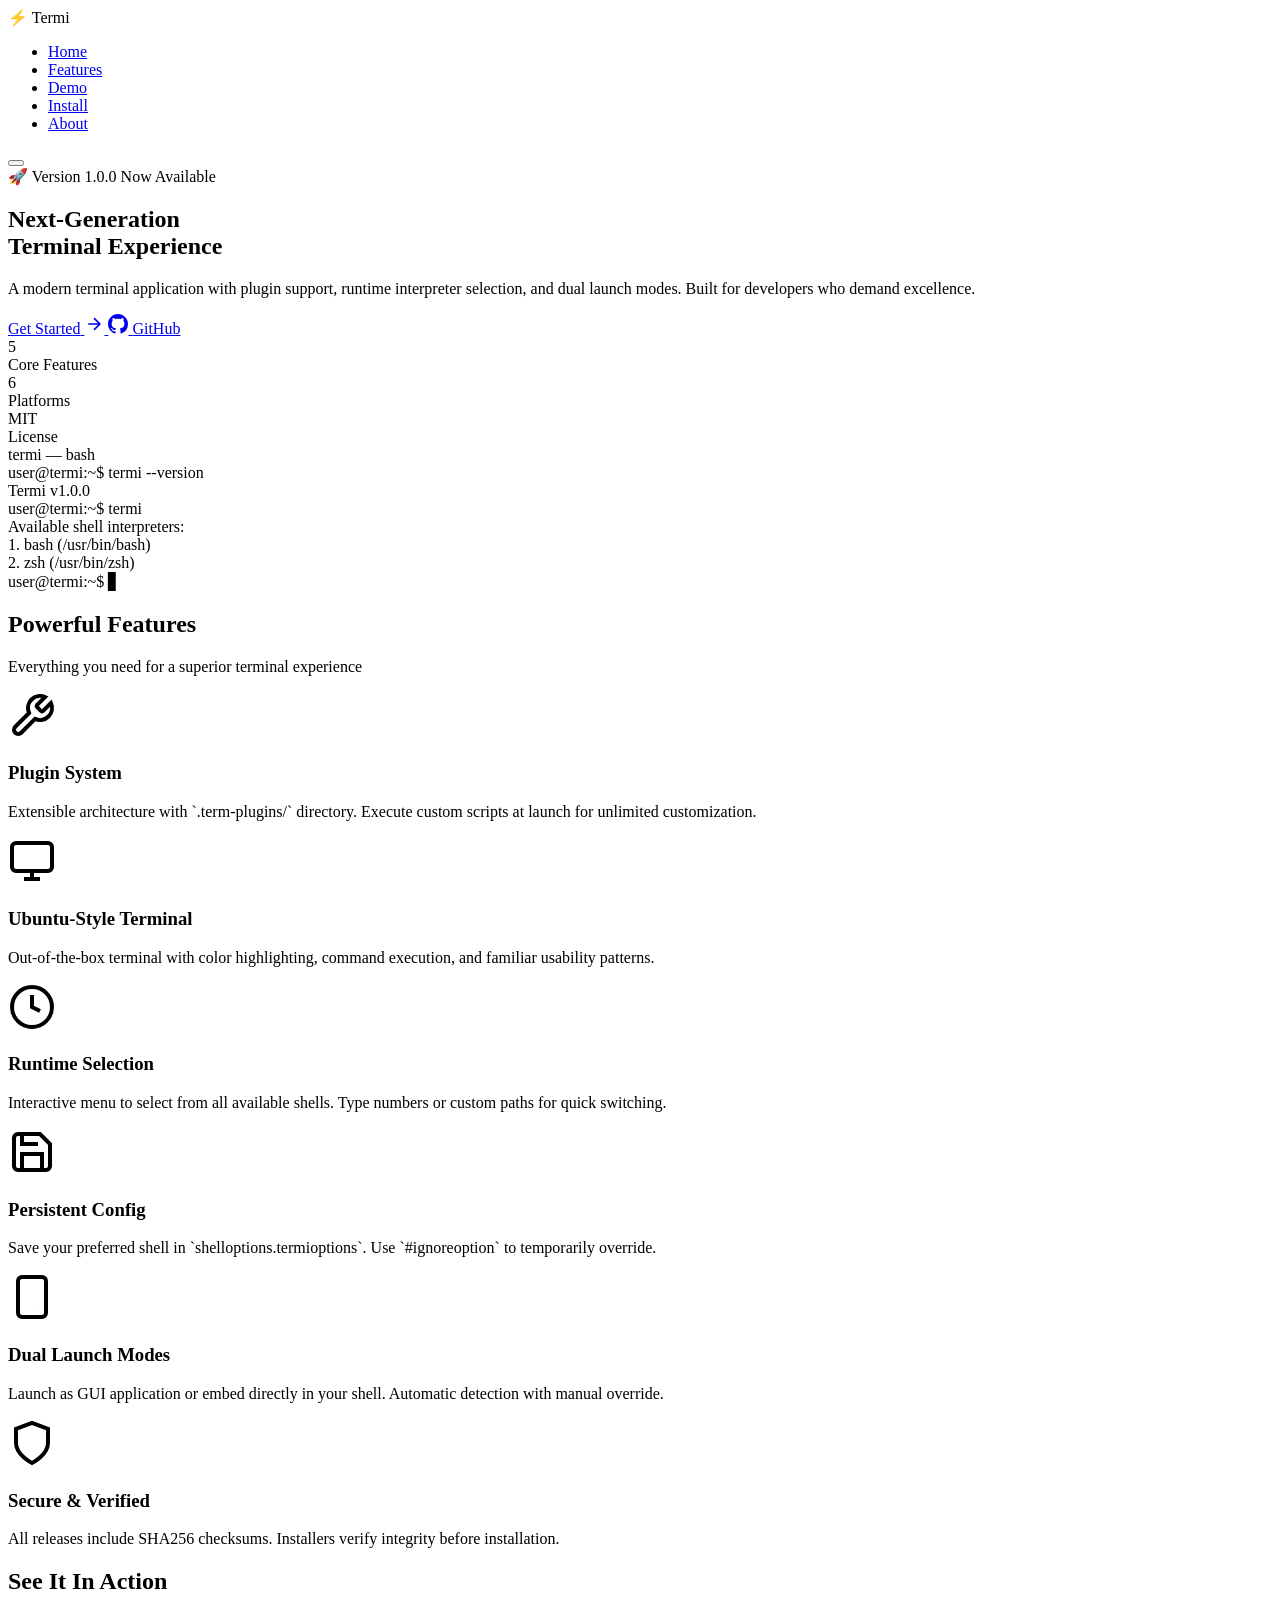
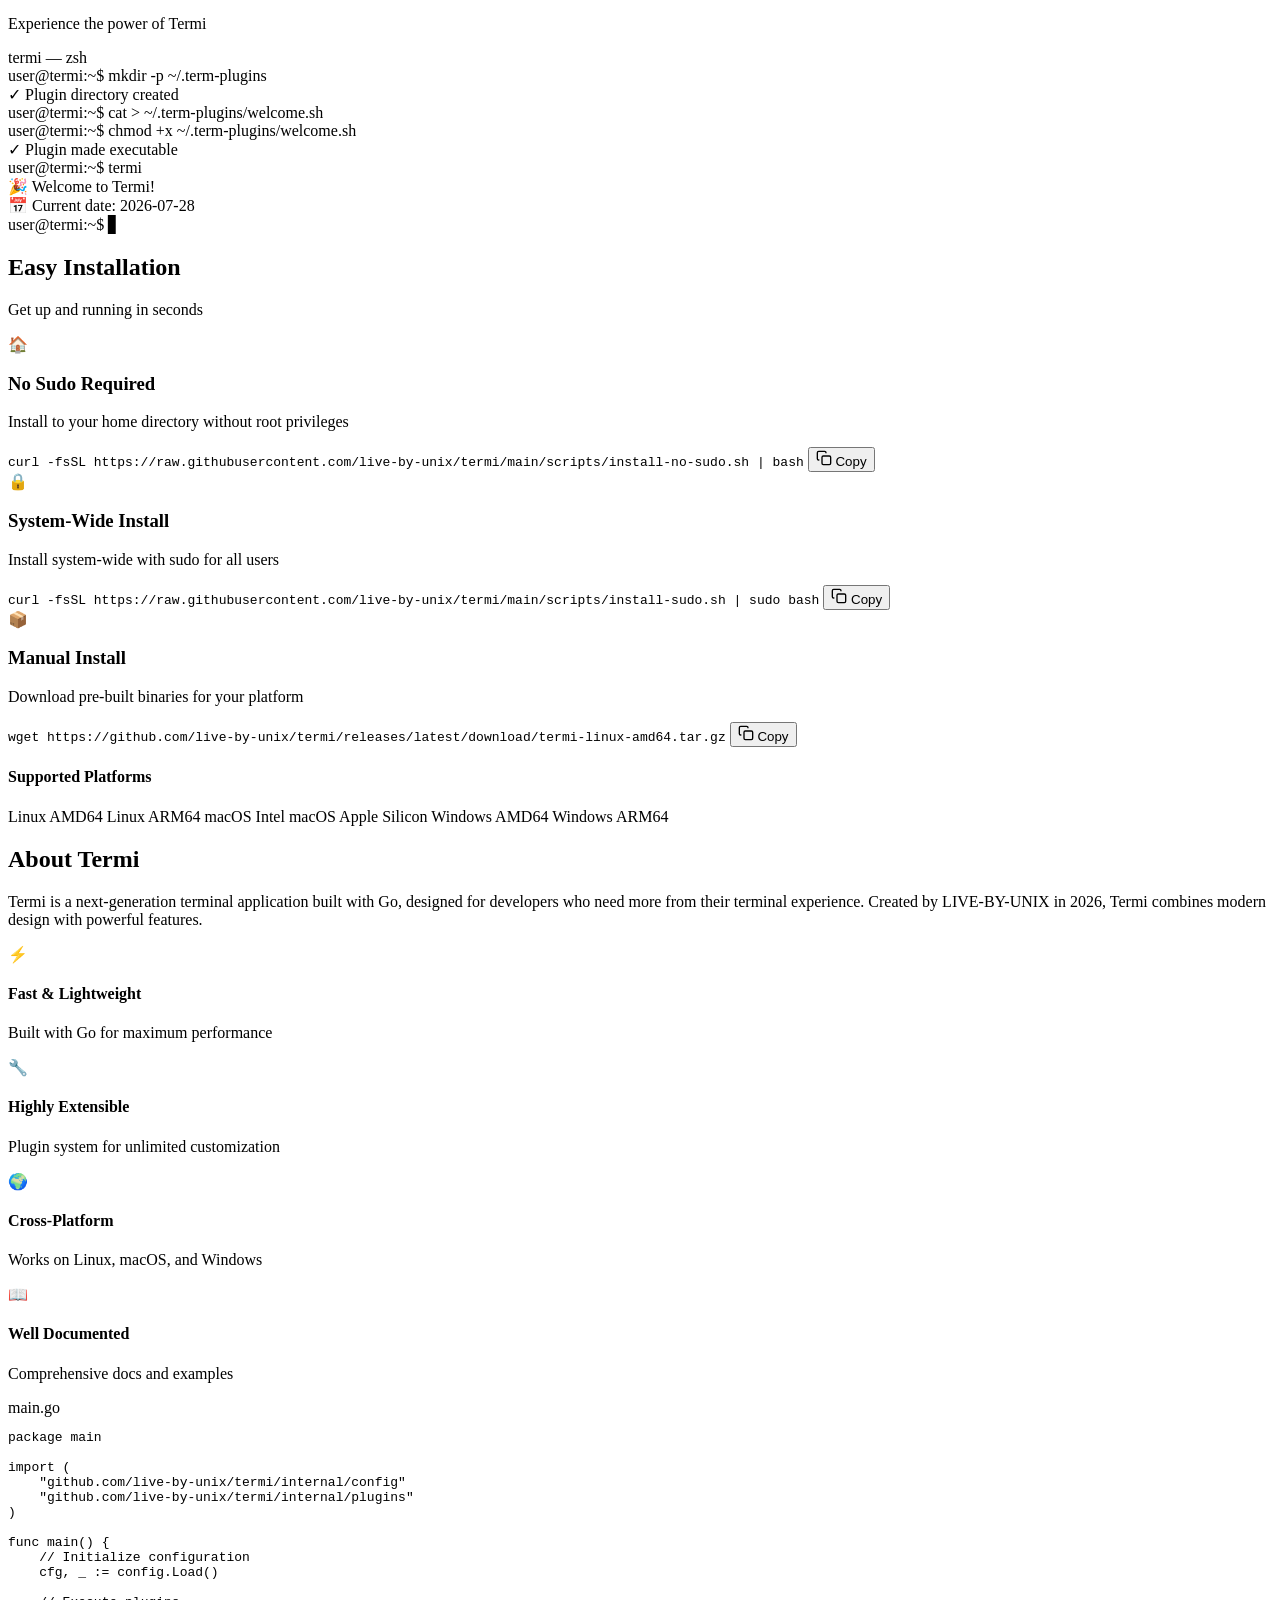
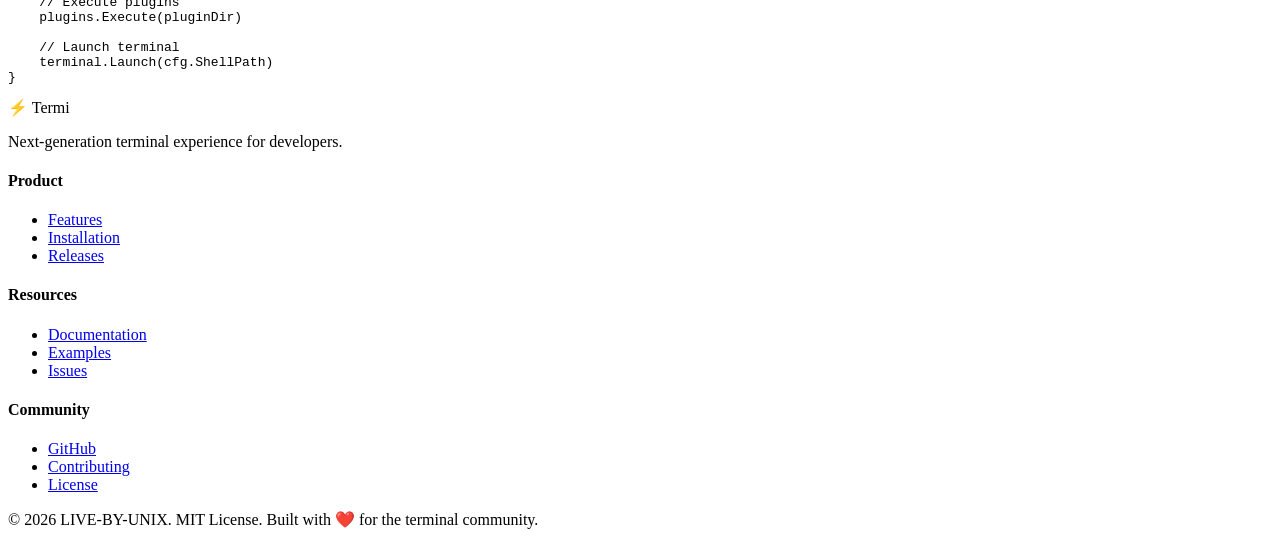
==== index.html @ 29ac15f5 "Update and rename demo-website/index.html to index.html" ====
<!DOCTYPE html>
<html lang="en">
<head>
    <meta charset="UTF-8">
    <meta name="viewport" content="width=device-width, initial-scale=1.0">
    <title>Termi - Next-Generation Terminal</title>
    <link rel="stylesheet" href="demo/styles.css">
    <link rel="preconnect" href="https://fonts.googleapis.com">
    <link rel="preconnect" href="https://fonts.gstatic.com" crossorigin>
    <link href="https://fonts.googleapis.com/css2?family=Inter:wght@300;400;500;600;700;800&family=JetBrains+Mono:wght@400;500&display=swap" rel="stylesheet">
</head>
<body>
    <nav class="navbar">
        <div class="nav-container">
            <div class="logo">
                <span class="logo-icon">⚡</span>
                <span class="logo-text">Termi</span>
            </div>
            <ul class="nav-menu">
                <li><a href="#home">Home</a></li>
                <li><a href="#features">Features</a></li>
                <li><a href="#demo">Demo</a></li>
                <li><a href="#install">Install</a></li>
                <li><a href="#about">About</a></li>
            </ul>
            <button class="nav-toggle" id="navToggle">
                <span></span>
                <span></span>
                <span></span>
            </button>
        </div>
    </nav>

    <section id="home" class="hero">
        <div class="hero-content">
            <div class="hero-badge">
                <span class="badge-icon">🚀</span>
                <span class="badge-text">Version 1.0.0 Now Available</span>
            </div>
            <h1 class="hero-title">
                <span class="gradient-text">Next-Generation</span>
                <br>
                Terminal Experience
            </h1>
            <p class="hero-description">
                A modern terminal application with plugin support, runtime interpreter selection, 
                and dual launch modes. Built for developers who demand excellence.
            </p>
            <div class="hero-buttons">
                <a href="#install" class="btn btn-primary">
                    <span>Get Started</span>
                    <svg class="btn-icon" width="20" height="20" viewBox="0 0 24 24" fill="none" stroke="currentColor" stroke-width="2">
                        <path d="M5 12h14M12 5l7 7-7 7"/>
                    </svg>
                </a>
                <a href="https://github.com/live-by-unix/termi" class="btn btn-secondary">
                    <svg class="btn-icon" width="20" height="20" viewBox="0 0 24 24" fill="currentColor">
                        <path d="M12 0C5.37 0 0 5.37 0 12c0 5.31 3.435 9.795 8.205 11.385.6.105.825-.255.825-.57 0-.285-.015-1.23-.015-2.235-3.015.555-3.795-.735-4.035-1.41-.135-.345-.72-1.41-1.23-1.695-.42-.225-1.02-.78-.015-.795.945-.015 1.62.87 1.845 1.23 1.08 1.815 2.805 1.305 3.495.99.105-.78.42-1.305.765-1.605-2.67-.3-5.46-1.335-5.46-5.925 0-1.305.465-2.385 1.23-3.225-.12-.3-.54-1.53.12-3.18 0 0 1.005-.315 3.3 1.23.96-.27 1.98-.405 3-.405s2.04.135 3 .405c2.295-1.56 3.3-1.23 3.3-1.23.66 1.65.24 2.88.12 3.18.765.84 1.23 1.905 1.23 3.225 0 4.605-2.805 5.625-5.475 5.925.435.375.81 1.095.81 2.22 0 1.605-.015 2.895-.015 3.3 0 .315.225.69.825.57A12.02 12.02 0 0024 12c0-6.63-5.37-12-12-12z"/>
                    </svg>
                    <span>GitHub</span>
                </a>
            </div>
            <div class="hero-stats">
                <div class="stat">
                    <div class="stat-value">5</div>
                    <div class="stat-label">Core Features</div>
                </div>
                <div class="stat-divider"></div>
                <div class="stat">
                    <div class="stat-value">6</div>
                    <div class="stat-label">Platforms</div>
                </div>
                <div class="stat-divider"></div>
                <div class="stat">
                    <div class="stat-value">MIT</div>
                    <div class="stat-label">License</div>
                </div>
            </div>
        </div>
        <div class="hero-visual">
            <div class="terminal-window">
                <div class="terminal-header">
                    <div class="terminal-buttons">
                        <span class="terminal-btn close"></span>
                        <span class="terminal-btn minimize"></span>
                        <span class="terminal-btn maximize"></span>
                    </div>
                    <div class="terminal-title">termi — bash</div>
                </div>
                <div class="terminal-body">
                    <div class="terminal-line">
                        <span class="prompt">user@termi:~$</span>
                        <span class="command">termi --version</span>
                    </div>
                    <div class="terminal-line output">
                        <span>Termi v1.0.0</span>
                    </div>
                    <div class="terminal-line">
                        <span class="prompt">user@termi:~$</span>
                        <span class="command">termi</span>
                    </div>
                    <div class="terminal-line output">
                        <span>Available shell interpreters:</span>
                    </div>
                    <div class="terminal-line output">
                        <span>1. bash (/usr/bin/bash)</span>
                    </div>
                    <div class="terminal-line output">
                        <span>2. zsh (/usr/bin/zsh)</span>
                    </div>
                    <div class="terminal-line">
                        <span class="prompt">user@termi:~$</span>
                        <span class="cursor">▋</span>
                    </div>
                </div>
            </div>
            <div class="floating-shapes">
                <div class="shape shape-1"></div>
                <div class="shape shape-2"></div>
                <div class="shape shape-3"></div>
            </div>
        </div>
    </section>

    <section id="features" class="features">
        <div class="container">
            <div class="section-header">
                <h2 class="section-title">Powerful Features</h2>
                <p class="section-subtitle">Everything you need for a superior terminal experience</p>
            </div>
            <div class="features-grid">
                <div class="feature-card">
                    <div class="feature-icon">
                        <svg width="48" height="48" viewBox="0 0 24 24" fill="none" stroke="currentColor" stroke-width="2">
                            <path d="M14.7 6.3a1 1 0 0 0 0 1.4l1.6 1.6a1 1 0 0 0 1.4 0l3.77-3.77a6 6 0 0 1-7.94 7.94l-6.91 6.91a2.12 2.12 0 0 1-3-3l6.91-6.91a6 6 0 0 1 7.94-7.94l-3.76 3.76z"/>
                        </svg>
                    </div>
                    <h3>Plugin System</h3>
                    <p>Extensible architecture with `.term-plugins/` directory. Execute custom scripts at launch for unlimited customization.</p>
                </div>
                <div class="feature-card">
                    <div class="feature-icon">
                        <svg width="48" height="48" viewBox="0 0 24 24" fill="none" stroke="currentColor" stroke-width="2">
                            <rect x="2" y="3" width="20" height="14" rx="2" ry="2"/>
                            <line x1="8" y1="21" x2="16" y2="21"/>
                            <line x1="12" y1="17" x2="12" y2="21"/>
                        </svg>
                    </div>
                    <h3>Ubuntu-Style Terminal</h3>
                    <p>Out-of-the-box terminal with color highlighting, command execution, and familiar usability patterns.</p>
                </div>
                <div class="feature-card">
                    <div class="feature-icon">
                        <svg width="48" height="48" viewBox="0 0 24 24" fill="none" stroke="currentColor" stroke-width="2">
                            <circle cx="12" cy="12" r="10"/>
                            <path d="M12 6v6l4 2"/>
                        </svg>
                    </div>
                    <h3>Runtime Selection</h3>
                    <p>Interactive menu to select from all available shells. Type numbers or custom paths for quick switching.</p>
                </div>
                <div class="feature-card">
                    <div class="feature-icon">
                        <svg width="48" height="48" viewBox="0 0 24 24" fill="none" stroke="currentColor" stroke-width="2">
                            <path d="M19 21H5a2 2 0 0 1-2-2V5a2 2 0 0 1 2-2h11l5 5v11a2 2 0 0 1-2 2z"/>
                            <polyline points="17 21 17 13 7 13 7 21"/>
                            <polyline points="7 3 7 8 15 8"/>
                        </svg>
                    </div>
                    <h3>Persistent Config</h3>
                    <p>Save your preferred shell in `shelloptions.termioptions`. Use `#ignoreoption` to temporarily override.</p>
                </div>
                <div class="feature-card">
                    <div class="feature-icon">
                        <svg width="48" height="48" viewBox="0 0 24 24" fill="none" stroke="currentColor" stroke-width="2">
                            <rect x="5" y="2" width="14" height="20" rx="2" ry="2"/>
                            <line x1="12" y1="18" x2="12.01" y2="18"/>
                        </svg>
                    </div>
                    <h3>Dual Launch Modes</h3>
                    <p>Launch as GUI application or embed directly in your shell. Automatic detection with manual override.</p>
                </div>
                <div class="feature-card">
                    <div class="feature-icon">
                        <svg width="48" height="48" viewBox="0 0 24 24" fill="none" stroke="currentColor" stroke-width="2">
                            <path d="M12 22s8-4 8-10V5l-8-3-8 3v7c0 6 8 10 8 10z"/>
                        </svg>
                    </div>
                    <h3>Secure & Verified</h3>
                    <p>All releases include SHA256 checksums. Installers verify integrity before installation.</p>
                </div>
            </div>
        </div>
    </section>

    <section id="demo" class="demo">
        <div class="container">
            <div class="section-header">
                <h2 class="section-title">See It In Action</h2>
                <p class="section-subtitle">Experience the power of Termi</p>
            </div>
            <div class="demo-content">
                <div class="demo-terminal">
                    <div class="terminal-header">
                        <div class="terminal-buttons">
                            <span class="terminal-btn close"></span>
                            <span class="terminal-btn minimize"></span>
                            <span class="terminal-btn maximize"></span>
                        </div>
                        <div class="terminal-title">termi — zsh</div>
                    </div>
                    <div class="terminal-body" id="demoTerminal">
                        <div class="terminal-line">
                            <span class="prompt">user@termi:~$</span>
                            <span class="command">mkdir -p ~/.term-plugins</span>
                        </div>
                        <div class="terminal-line output">
                            <span class="success">✓ Plugin directory created</span>
                        </div>
                        <div class="terminal-line">
                            <span class="prompt">user@termi:~$</span>
                            <span class="command">cat > ~/.term-plugins/welcome.sh</span>
                        </div>
                        <div class="terminal-line">
                            <span class="prompt">user@termi:~$</span>
                            <span class="command">chmod +x ~/.term-plugins/welcome.sh</span>
                        </div>
                        <div class="terminal-line output">
                            <span class="success">✓ Plugin made executable</span>
                        </div>
                        <div class="terminal-line">
                            <span class="prompt">user@termi:~$</span>
                            <span class="command">termi</span>
                        </div>
                        <div class="terminal-line output">
                            <span class="plugin-output">🎉 Welcome to Termi!</span>
                        </div>
                        <div class="terminal-line output">
                            <span class="plugin-output">📅 Current date: 2026-07-28</span>
                        </div>
                        <div class="terminal-line">
                            <span class="prompt">user@termi:~$</span>
                            <span class="cursor">▋</span>
                        </div>
                    </div>
                </div>
            </div>
        </div>
    </section>

    <section id="install" class="install">
        <div class="container">
            <div class="section-header">
                <h2 class="section-title">Easy Installation</h2>
                <p class="section-subtitle">Get up and running in seconds</p>
            </div>
            <div class="install-methods">
                <div class="install-card active" data-method="no-sudo">
                    <div class="install-header">
                        <div class="install-icon">🏠</div>
                        <h3>No Sudo Required</h3>
                        <p>Install to your home directory without root privileges</p>
                    </div>
                    <div class="install-code">
                        <code>curl -fsSL https://raw.githubusercontent.com/live-by-unix/termi/main/scripts/install-no-sudo.sh | bash</code>
                        <button class="copy-btn" data-copy="no-sudo">
                            <svg width="16" height="16" viewBox="0 0 24 24" fill="none" stroke="currentColor" stroke-width="2">
                                <rect x="9" y="9" width="13" height="13" rx="2" ry="2"/>
                                <path d="M5 15H4a2 2 0 0 1-2-2V4a2 2 0 0 1 2-2h9a2 2 0 0 1 2 2v1"/>
                            </svg>
                            Copy
                        </button>
                    </div>
                </div>
                <div class="install-card" data-method="sudo">
                    <div class="install-header">
                        <div class="install-icon">🔒</div>
                        <h3>System-Wide Install</h3>
                        <p>Install system-wide with sudo for all users</p>
                    </div>
                    <div class="install-code">
                        <code>curl -fsSL https://raw.githubusercontent.com/live-by-unix/termi/main/scripts/install-sudo.sh | sudo bash</code>
                        <button class="copy-btn" data-copy="sudo">
                            <svg width="16" height="16" viewBox="0 0 24 24" fill="none" stroke="currentColor" stroke-width="2">
                                <rect x="9" y="9" width="13" height="13" rx="2" ry="2"/>
                                <path d="M5 15H4a2 2 0 0 1-2-2V4a2 2 0 0 1 2-2h9a2 2 0 0 1 2 2v1"/>
                            </svg>
                            Copy
                        </button>
                    </div>
                </div>
                <div class="install-card" data-method="manual">
                    <div class="install-header">
                        <div class="install-icon">📦</div>
                        <h3>Manual Install</h3>
                        <p>Download pre-built binaries for your platform</p>
                    </div>
                    <div class="install-code">
                        <code>wget https://github.com/live-by-unix/termi/releases/latest/download/termi-linux-amd64.tar.gz</code>
                        <button class="copy-btn" data-copy="manual">
                            <svg width="16" height="16" viewBox="0 0 24 24" fill="none" stroke="currentColor" stroke-width="2">
                                <rect x="9" y="9" width="13" height="13" rx="2" ry="2"/>
                                <path d="M5 15H4a2 2 0 0 1-2-2V4a2 2 0 0 1 2-2h9a2 2 0 0 1 2 2v1"/>
                            </svg>
                            Copy
                        </button>
                    </div>
                </div>
            </div>
            <div class="install-platforms">
                <h4>Supported Platforms</h4>
                <div class="platform-tags">
                    <span class="platform-tag">Linux AMD64</span>
                    <span class="platform-tag">Linux ARM64</span>
                    <span class="platform-tag">macOS Intel</span>
                    <span class="platform-tag">macOS Apple Silicon</span>
                    <span class="platform-tag">Windows AMD64</span>
                    <span class="platform-tag">Windows ARM64</span>
                </div>
            </div>
        </div>
    </section>

    <section id="about" class="about">
        <div class="container">
            <div class="about-content">
                <div class="about-text">
                    <h2 class="section-title">About Termi</h2>
                    <p class="about-description">
                        Termi is a next-generation terminal application built with Go, designed for developers who need more from their terminal experience. Created by LIVE-BY-UNIX in 2026, Termi combines modern design with powerful features.
                    </p>
                    <div class="about-features">
                        <div class="about-feature">
                            <div class="about-feature-icon">⚡</div>
                            <div class="about-feature-text">
                                <h4>Fast & Lightweight</h4>
                                <p>Built with Go for maximum performance</p>
                            </div>
                        </div>
                        <div class="about-feature">
                            <div class="about-feature-icon">🔧</div>
                            <div class="about-feature-text">
                                <h4>Highly Extensible</h4>
                                <p>Plugin system for unlimited customization</p>
                            </div>
                        </div>
                        <div class="about-feature">
                            <div class="about-feature-icon">🌍</div>
                            <div class="about-feature-text">
                                <h4>Cross-Platform</h4>
                                <p>Works on Linux, macOS, and Windows</p>
                            </div>
                        </div>
                        <div class="about-feature">
                            <div class="about-feature-icon">📖</div>
                            <div class="about-feature-text">
                                <h4>Well Documented</h4>
                                <p>Comprehensive docs and examples</p>
                            </div>
                        </div>
                    </div>
                </div>
                <div class="about-visual">
                    <div class="code-preview">
                        <div class="code-header">
                            <span>main.go</span>
                        </div>
                        <pre><code><span class="keyword">package</span> main

<span class="keyword">import</span> (
    <span class="string">"github.com/live-by-unix/termi/internal/config"</span>
    <span class="string">"github.com/live-by-unix/termi/internal/plugins"</span>
)

<span class="keyword">func</span> <span class="function">main</span>() {
    <span class="comment">// Initialize configuration</span>
    cfg, _ := config.<span class="function">Load</span>()
    
    <span class="comment">// Execute plugins</span>
    plugins.<span class="function">Execute</span>(pluginDir)
    
    <span class="comment">// Launch terminal</span>
    terminal.<span class="function">Launch</span>(cfg.ShellPath)
}</code></pre>
                    </div>
                </div>
            </div>
        </div>
    </section>

    <footer class="footer">
        <div class="container">
            <div class="footer-content">
                <div class="footer-brand">
                    <div class="logo">
                        <span class="logo-icon">⚡</span>
                        <span class="logo-text">Termi</span>
                    </div>
                    <p>Next-generation terminal experience for developers.</p>
                </div>
                <div class="footer-links">
                    <div class="footer-section">
                        <h4>Product</h4>
                        <ul>
                            <li><a href="#features">Features</a></li>
                            <li><a href="#install">Installation</a></li>
                            <li><a href="https://github.com/live-by-unix/termi/releases">Releases</a></li>
                        </ul>
                    </div>
                    <div class="footer-section">
                        <h4>Resources</h4>
                        <ul>
                            <li><a href="https://github.com/live-by-unix/termi/blob/main/docs">Documentation</a></li>
                            <li><a href="https://github.com/live-by-unix/termi/blob/main/examples">Examples</a></li>
                            <li><a href="https://github.com/live-by-unix/termi/issues">Issues</a></li>
                        </ul>
                    </div>
                    <div class="footer-section">
                        <h4>Community</h4>
                        <ul>
                            <li><a href="https://github.com/live-by-unix/termi">GitHub</a></li>
                            <li><a href="https://github.com/live-by-unix/termi/blob/main/CONTRIBUTING.md">Contributing</a></li>
                            <li><a href="https://github.com/live-by-unix/termi/blob/main/LICENSE">License</a></li>
                        </ul>
                    </div>
                </div>
            </div>
            <div class="footer-bottom">
                <p>&copy; 2026 LIVE-BY-UNIX. MIT License. Built with ❤️ for the terminal community.</p>
            </div>
        </div>
    </footer>

    <script src="demo/script.js"></script>
</body>
</html>
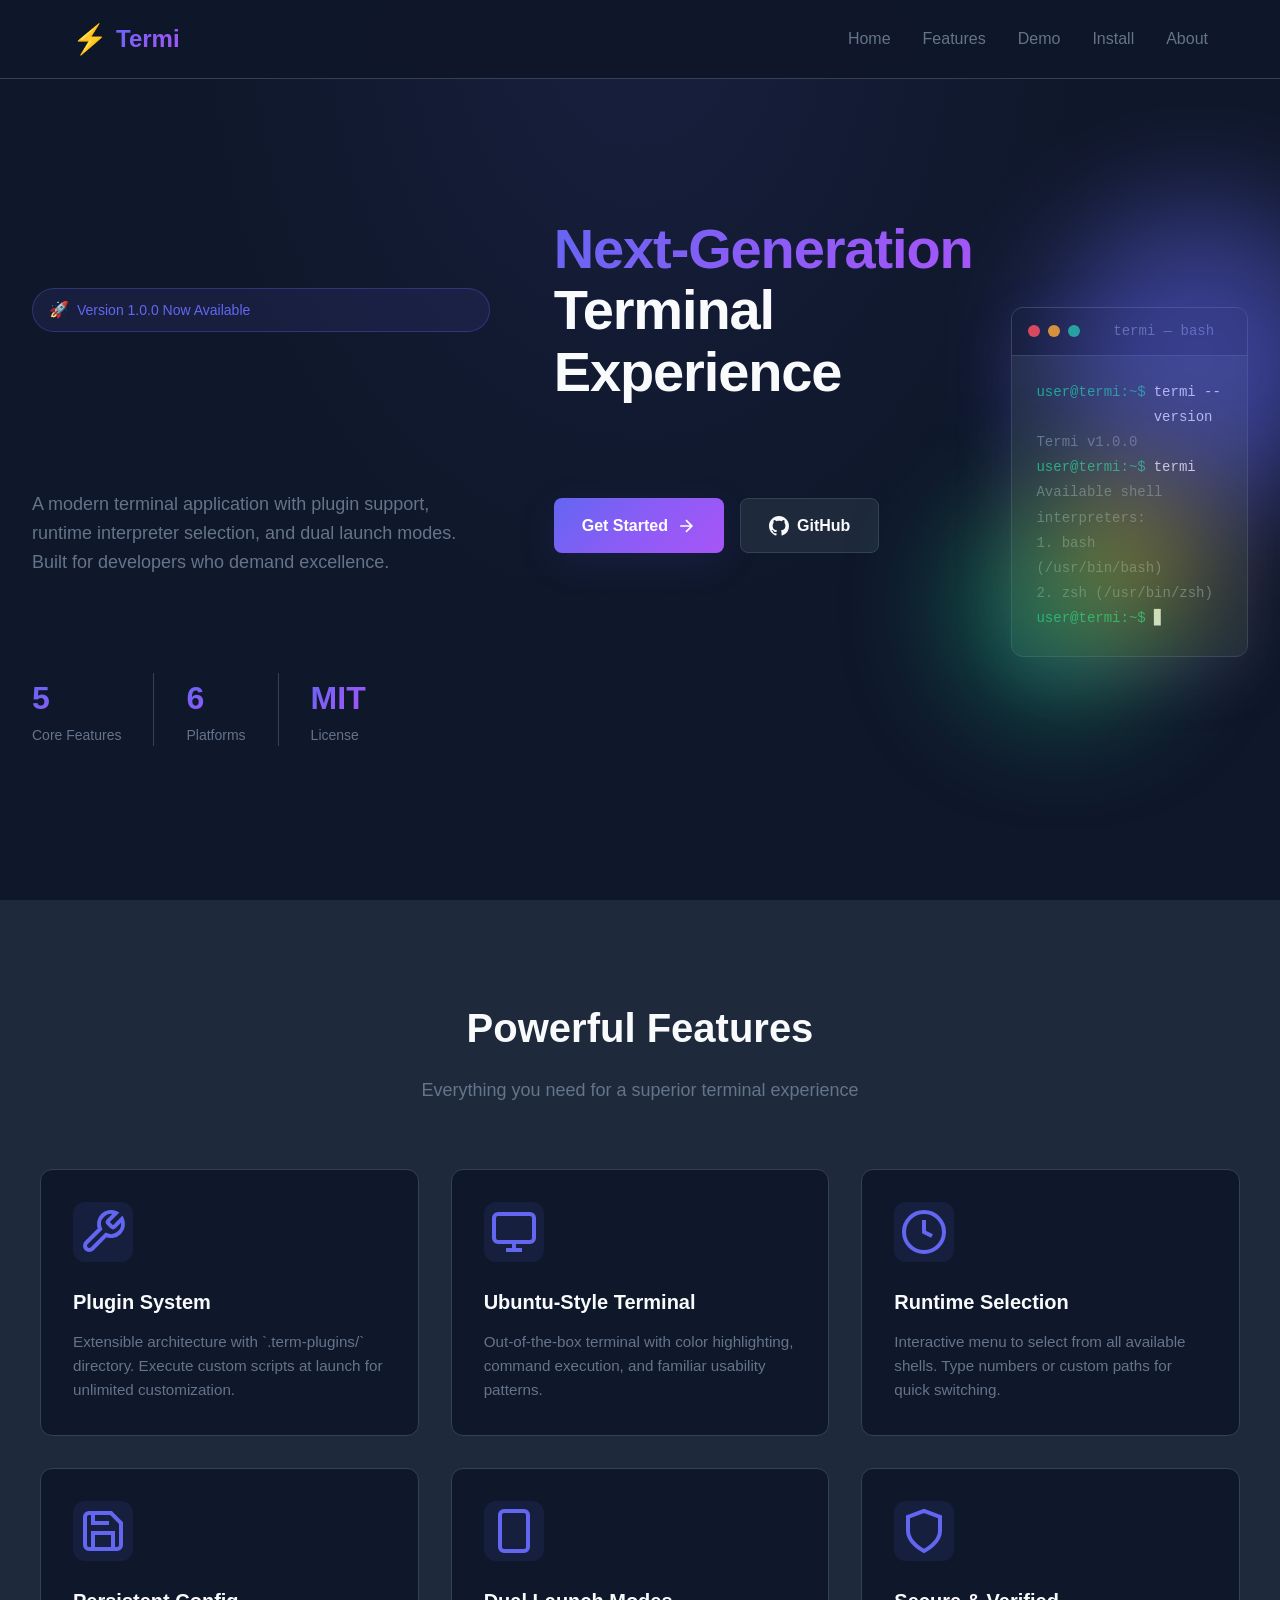
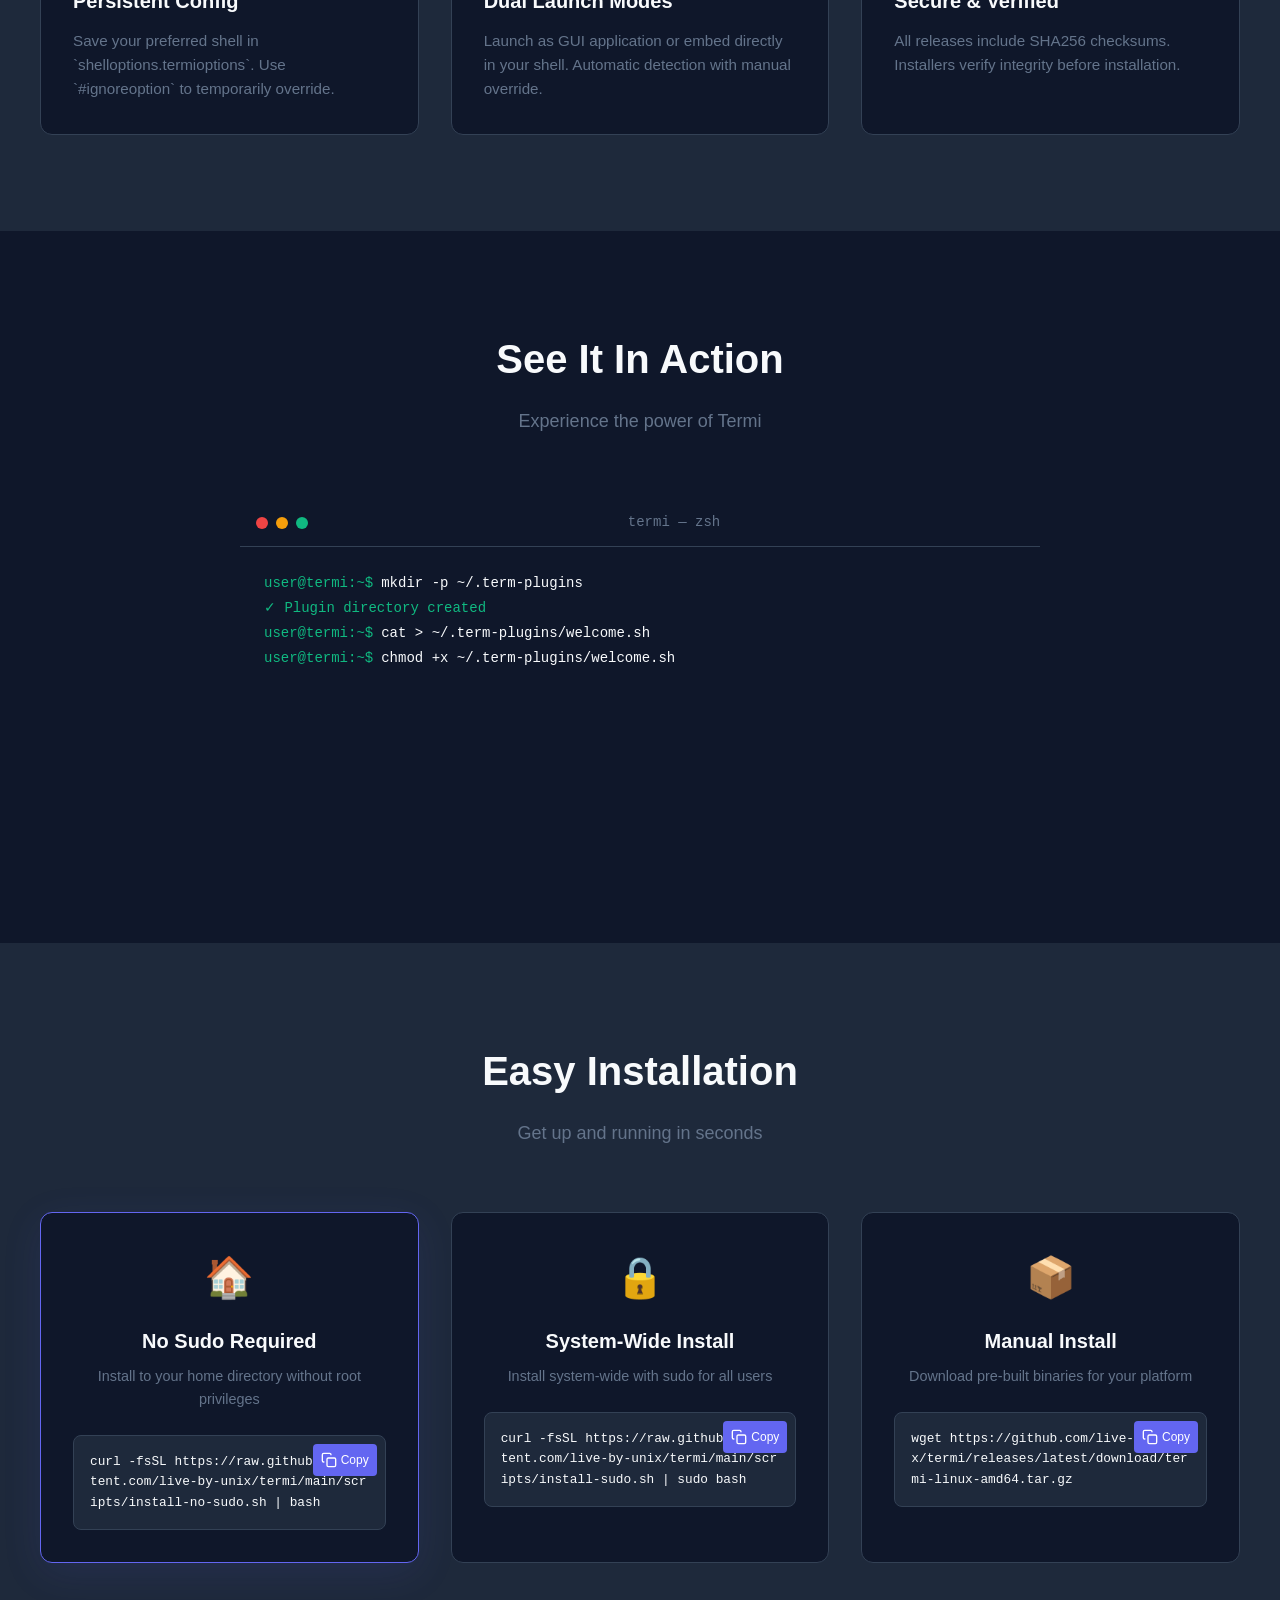
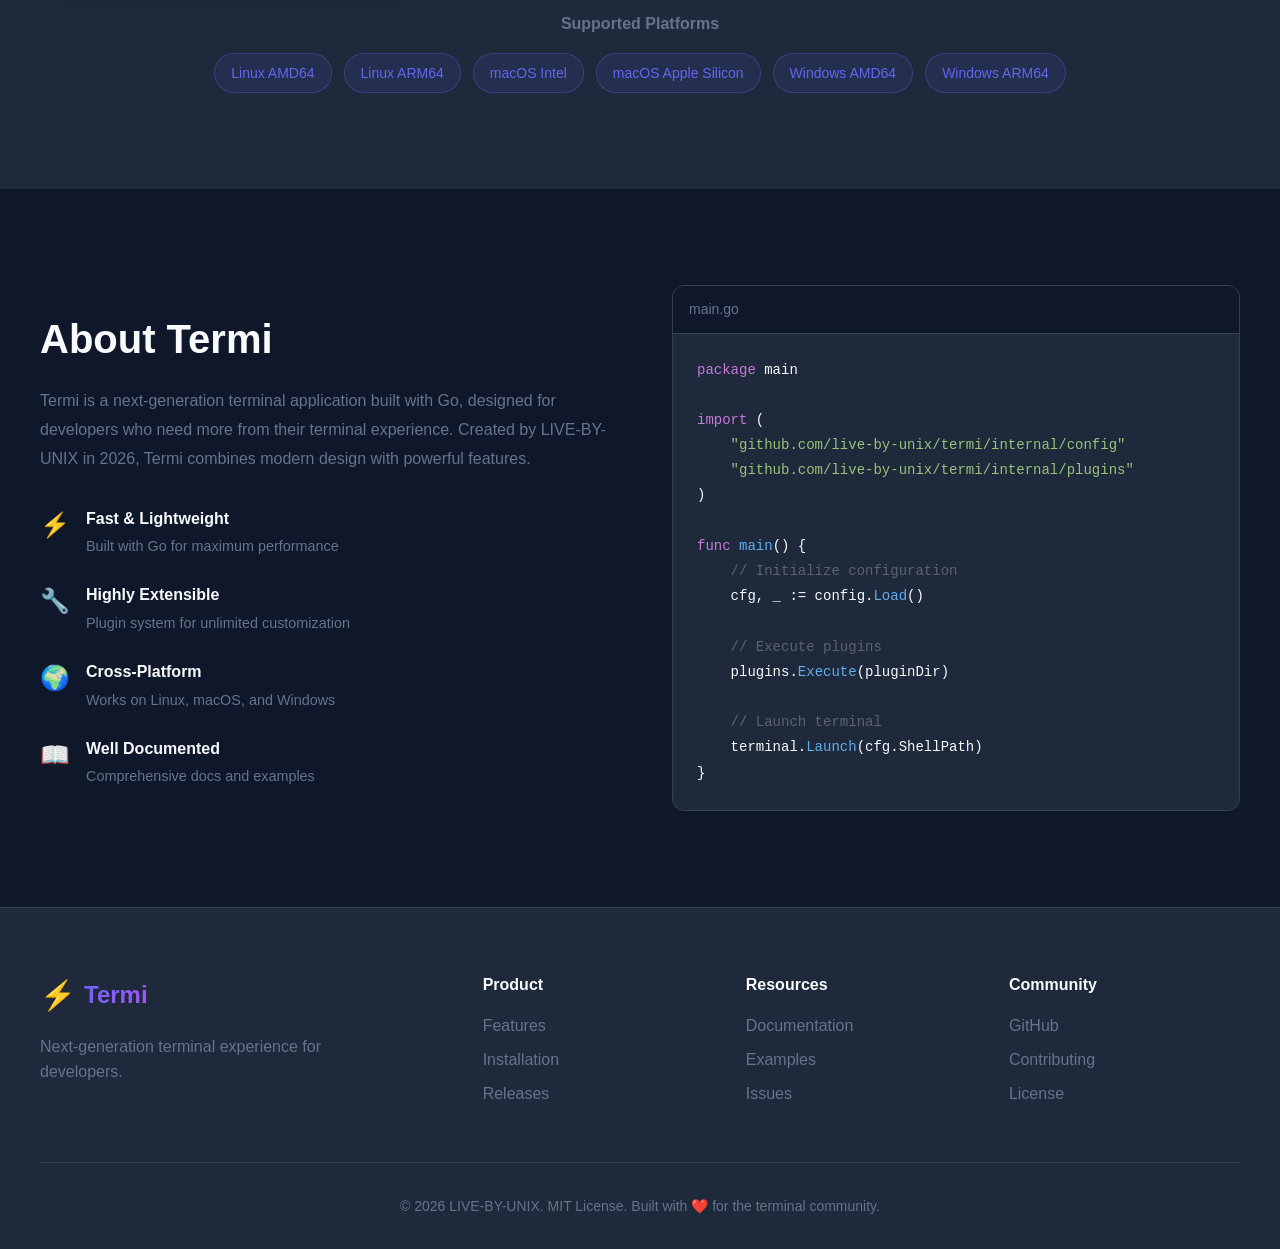
==== commit 37588592: "Update index.html" ====
--- a/index.html
+++ b/index.html
@@ -4,7 +4,7 @@
     <meta charset="UTF-8">
     <meta name="viewport" content="width=device-width, initial-scale=1.0">
     <title>Termi - Next-Generation Terminal</title>
-    <link rel="stylesheet" href="demo/styles.css">
+    <link rel="stylesheet" href="demo-website/styles.css">
     <link rel="preconnect" href="https://fonts.googleapis.com">
     <link rel="preconnect" href="https://fonts.gstatic.com" crossorigin>
     <link href="https://fonts.googleapis.com/css2?family=Inter:wght@300;400;500;600;700;800&family=JetBrains+Mono:wght@400;500&display=swap" rel="stylesheet">
@@ -431,6 +431,6 @@
         </div>
     </footer>
 
-    <script src="demo/script.js"></script>
+    <script src="demo-website/script.js"></script>
 </body>
 </html>
--- a/demo-website/styles.css
+++ b/demo-website/styles.css
@@ -0,0 +1,822 @@
+/* Reset and Base Styles */
+* {
+    margin: 0;
+    padding: 0;
+    box-sizing: border-box;
+}
+
+:root {
+    --primary: #6366f1;
+    --primary-dark: #4f46e5;
+    --secondary: #10b981;
+    --accent: #f59e0b;
+    --dark: #0f172a;
+    --dark-light: #1e293b;
+    --light: #f8fafc;
+    --gray: #64748b;
+    --border: #334155;
+    --gradient: linear-gradient(135deg, #6366f1 0%, #8b5cf6 50%, #a855f7 100%);
+    --shadow: 0 10px 40px rgba(99, 102, 241, 0.1);
+    --shadow-lg: 0 20px 60px rgba(99, 102, 241, 0.15);
+}
+
+html {
+    scroll-behavior: smooth;
+}
+
+body {
+    font-family: 'Inter', -apple-system, BlinkMacSystemFont, 'Segoe UI', Roboto, sans-serif;
+    background: var(--dark);
+    color: var(--light);
+    line-height: 1.6;
+    overflow-x: hidden;
+}
+
+/* Navigation */
+.navbar {
+    position: fixed;
+    top: 0;
+    left: 0;
+    right: 0;
+    background: rgba(15, 23, 42, 0.95);
+    backdrop-filter: blur(10px);
+    border-bottom: 1px solid var(--border);
+    z-index: 1000;
+    padding: 1rem 0;
+}
+
+.nav-container {
+    max-width: 1200px;
+    margin: 0 auto;
+    padding: 0 2rem;
+    display: flex;
+    justify-content: space-between;
+    align-items: center;
+}
+
+.logo {
+    display: flex;
+    align-items: center;
+    gap: 0.5rem;
+    font-size: 1.5rem;
+    font-weight: 700;
+    color: var(--light);
+}
+
+.logo-icon {
+    font-size: 1.8rem;
+}
+
+.logo-text {
+    background: var(--gradient);
+    -webkit-background-clip: text;
+    -webkit-text-fill-color: transparent;
+    background-clip: text;
+}
+
+.nav-menu {
+    display: flex;
+    list-style: none;
+    gap: 2rem;
+}
+
+.nav-menu a {
+    color: var(--gray);
+    text-decoration: none;
+    font-weight: 500;
+    transition: color 0.3s ease;
+    position: relative;
+}
+
+.nav-menu a:hover {
+    color: var(--light);
+}
+
+.nav-menu a::after {
+    content: '';
+    position: absolute;
+    bottom: -4px;
+    left: 0;
+    width: 0;
+    height: 2px;
+    background: var(--gradient);
+    transition: width 0.3s ease;
+}
+
+.nav-menu a:hover::after {
+    width: 100%;
+}
+
+.nav-toggle {
+    display: none;
+    flex-direction: column;
+    gap: 4px;
+    background: none;
+    border: none;
+    cursor: pointer;
+    padding: 0.5rem;
+}
+
+.nav-toggle span {
+    width: 24px;
+    height: 2px;
+    background: var(--light);
+    transition: all 0.3s ease;
+}
+
+/* Hero Section */
+.hero {
+    min-height: 100vh;
+    display: flex;
+    align-items: center;
+    padding: 8rem 2rem 4rem;
+    background: radial-gradient(ellipse at top, rgba(99, 102, 241, 0.1) 0%, transparent 50%);
+    position: relative;
+    overflow: hidden;
+}
+
+.hero-content {
+    max-width: 1200px;
+    margin: 0 auto;
+    display: grid;
+    grid-template-columns: 1fr 1fr;
+    gap: 4rem;
+    align-items: center;
+    width: 100%;
+}
+
+.hero-badge {
+    display: inline-flex;
+    align-items: center;
+    gap: 0.5rem;
+    background: rgba(99, 102, 241, 0.1);
+    border: 1px solid rgba(99, 102, 241, 0.3);
+    padding: 0.5rem 1rem;
+    border-radius: 2rem;
+    font-size: 0.875rem;
+    margin-bottom: 1.5rem;
+}
+
+.badge-icon {
+    font-size: 1rem;
+}
+
+.badge-text {
+    color: var(--primary);
+    font-weight: 500;
+}
+
+.hero-title {
+    font-size: 3.5rem;
+    font-weight: 800;
+    line-height: 1.1;
+    margin-bottom: 1.5rem;
+    letter-spacing: -0.02em;
+}
+
+.gradient-text {
+    background: var(--gradient);
+    -webkit-background-clip: text;
+    -webkit-text-fill-color: transparent;
+    background-clip: text;
+}
+
+.hero-description {
+    font-size: 1.125rem;
+    color: var(--gray);
+    margin-bottom: 2rem;
+    max-width: 500px;
+}
+
+.hero-buttons {
+    display: flex;
+    gap: 1rem;
+    margin-bottom: 3rem;
+}
+
+.btn {
+    display: inline-flex;
+    align-items: center;
+    gap: 0.5rem;
+    padding: 0.875rem 1.75rem;
+    border-radius: 0.5rem;
+    font-weight: 600;
+    text-decoration: none;
+    transition: all 0.3s ease;
+    border: none;
+    cursor: pointer;
+    font-size: 1rem;
+}
+
+.btn-primary {
+    background: var(--gradient);
+    color: white;
+    box-shadow: var(--shadow);
+}
+
+.btn-primary:hover {
+    transform: translateY(-2px);
+    box-shadow: var(--shadow-lg);
+}
+
+.btn-secondary {
+    background: var(--dark-light);
+    color: var(--light);
+    border: 1px solid var(--border);
+}
+
+.btn-secondary:hover {
+    background: var(--border);
+    transform: translateY(-2px);
+}
+
+.btn-icon {
+    transition: transform 0.3s ease;
+}
+
+.btn:hover .btn-icon {
+    transform: translateX(4px);
+}
+
+.hero-stats {
+    display: flex;
+    gap: 2rem;
+}
+
+.stat {
+    text-align: left;
+}
+
+.stat-value {
+    font-size: 2rem;
+    font-weight: 700;
+    background: var(--gradient);
+    -webkit-background-clip: text;
+    -webkit-text-fill-color: transparent;
+    background-clip: text;
+}
+
+.stat-label {
+    font-size: 0.875rem;
+    color: var(--gray);
+}
+
+.stat-divider {
+    width: 1px;
+    background: var(--border);
+}
+
+/* Terminal Window */
+.hero-visual {
+    position: relative;
+}
+
+.terminal-window {
+    background: var(--dark-light);
+    border: 1px solid var(--border);
+    border-radius: 0.75rem;
+    overflow: hidden;
+    box-shadow: var(--shadow-lg);
+    animation: float 6s ease-in-out infinite;
+}
+
+@keyframes float {
+    0%, 100% { transform: translateY(0); }
+    50% { transform: translateY(-20px); }
+}
+
+.terminal-header {
+    background: var(--dark);
+    padding: 0.75rem 1rem;
+    display: flex;
+    align-items: center;
+    gap: 1rem;
+    border-bottom: 1px solid var(--border);
+}
+
+.terminal-buttons {
+    display: flex;
+    gap: 0.5rem;
+}
+
+.terminal-btn {
+    width: 12px;
+    height: 12px;
+    border-radius: 50%;
+}
+
+.terminal-btn.close { background: #ef4444; }
+.terminal-btn.minimize { background: #f59e0b; }
+.terminal-btn.maximize { background: #10b981; }
+
+.terminal-title {
+    font-family: 'JetBrains Mono', monospace;
+    font-size: 0.875rem;
+    color: var(--gray);
+    flex: 1;
+    text-align: center;
+}
+
+.terminal-body {
+    padding: 1.5rem;
+    font-family: 'JetBrains Mono', monospace;
+    font-size: 0.875rem;
+    line-height: 1.8;
+    min-height: 300px;
+}
+
+.terminal-line {
+    display: flex;
+    gap: 0.5rem;
+}
+
+.prompt {
+    color: var(--secondary);
+    font-weight: 500;
+}
+
+.command {
+    color: var(--light);
+}
+
+.output {
+    color: var(--gray);
+}
+
+.success {
+    color: #10b981;
+}
+
+.plugin-output {
+    color: var(--accent);
+}
+
+.cursor {
+    animation: blink 1s step-end infinite;
+}
+
+@keyframes blink {
+    50% { opacity: 0; }
+}
+
+/* Floating Shapes */
+.floating-shapes {
+    position: absolute;
+    width: 100%;
+    height: 100%;
+    top: 0;
+    left: 0;
+    pointer-events: none;
+}
+
+.shape {
+    position: absolute;
+    border-radius: 50%;
+    filter: blur(60px);
+    opacity: 0.5;
+}
+
+.shape-1 {
+    width: 300px;
+    height: 300px;
+    background: var(--primary);
+    top: -100px;
+    right: -100px;
+    animation: float 8s ease-in-out infinite;
+}
+
+.shape-2 {
+    width: 200px;
+    height: 200px;
+    background: var(--secondary);
+    bottom: -50px;
+    left: -50px;
+    animation: float 10s ease-in-out infinite reverse;
+}
+
+.shape-3 {
+    width: 150px;
+    height: 150px;
+    background: var(--accent);
+    top: 50%;
+    right: 20%;
+    animation: float 12s ease-in-out infinite;
+}
+
+/* Features Section */
+.features {
+    padding: 6rem 2rem;
+    background: var(--dark-light);
+}
+
+.container {
+    max-width: 1200px;
+    margin: 0 auto;
+}
+
+.section-header {
+    text-align: center;
+    margin-bottom: 4rem;
+}
+
+.section-title {
+    font-size: 2.5rem;
+    font-weight: 700;
+    margin-bottom: 1rem;
+}
+
+.section-subtitle {
+    font-size: 1.125rem;
+    color: var(--gray);
+}
+
+.features-grid {
+    display: grid;
+    grid-template-columns: repeat(auto-fit, minmax(300px, 1fr));
+    gap: 2rem;
+}
+
+.feature-card {
+    background: var(--dark);
+    border: 1px solid var(--border);
+    padding: 2rem;
+    border-radius: 0.75rem;
+    transition: all 0.3s ease;
+}
+
+.feature-card:hover {
+    transform: translateY(-5px);
+    box-shadow: var(--shadow);
+    border-color: var(--primary);
+}
+
+.feature-icon {
+    width: 60px;
+    height: 60px;
+    background: rgba(99, 102, 241, 0.1);
+    border-radius: 0.75rem;
+    display: flex;
+    align-items: center;
+    justify-content: center;
+    margin-bottom: 1.5rem;
+    color: var(--primary);
+}
+
+.feature-card h3 {
+    font-size: 1.25rem;
+    margin-bottom: 0.75rem;
+}
+
+.feature-card p {
+    color: var(--gray);
+    font-size: 0.95rem;
+}
+
+/* Demo Section */
+.demo {
+    padding: 6rem 2rem;
+    background: var(--dark);
+}
+
+.demo-content {
+    display: flex;
+    justify-content: center;
+}
+
+.demo-terminal {
+    max-width: 800px;
+    width: 100%;
+}
+
+/* Install Section */
+.install {
+    padding: 6rem 2rem;
+    background: var(--dark-light);
+}
+
+.install-methods {
+    display: grid;
+    grid-template-columns: repeat(auto-fit, minmax(300px, 1fr));
+    gap: 2rem;
+    margin-bottom: 3rem;
+}
+
+.install-card {
+    background: var(--dark);
+    border: 1px solid var(--border);
+    padding: 2rem;
+    border-radius: 0.75rem;
+    transition: all 0.3s ease;
+    cursor: pointer;
+}
+
+.install-card:hover,
+.install-card.active {
+    border-color: var(--primary);
+    box-shadow: var(--shadow);
+}
+
+.install-header {
+    text-align: center;
+    margin-bottom: 1.5rem;
+}
+
+.install-icon {
+    font-size: 2.5rem;
+    margin-bottom: 1rem;
+}
+
+.install-card h3 {
+    font-size: 1.25rem;
+    margin-bottom: 0.5rem;
+}
+
+.install-card p {
+    color: var(--gray);
+    font-size: 0.9rem;
+}
+
+.install-code {
+    background: var(--dark-light);
+    padding: 1rem;
+    border-radius: 0.5rem;
+    position: relative;
+    border: 1px solid var(--border);
+}
+
+.install-code code {
+    font-family: 'JetBrains Mono', monospace;
+    font-size: 0.8rem;
+    color: var(--light);
+    word-break: break-all;
+    display: block;
+}
+
+.copy-btn {
+    position: absolute;
+    top: 0.5rem;
+    right: 0.5rem;
+    background: var(--primary);
+    border: none;
+    color: white;
+    padding: 0.5rem;
+    border-radius: 0.25rem;
+    cursor: pointer;
+    display: flex;
+    align-items: center;
+    gap: 0.25rem;
+    font-size: 0.75rem;
+    transition: all 0.3s ease;
+}
+
+.copy-btn:hover {
+    background: var(--primary-dark);
+}
+
+.install-platforms {
+    text-align: center;
+}
+
+.install-platforms h4 {
+    margin-bottom: 1rem;
+    color: var(--gray);
+}
+
+.platform-tags {
+    display: flex;
+    flex-wrap: wrap;
+    justify-content: center;
+    gap: 0.75rem;
+}
+
+.platform-tag {
+    background: rgba(99, 102, 241, 0.1);
+    border: 1px solid rgba(99, 102, 241, 0.3);
+    padding: 0.5rem 1rem;
+    border-radius: 2rem;
+    font-size: 0.875rem;
+    color: var(--primary);
+}
+
+/* About Section */
+.about {
+    padding: 6rem 2rem;
+    background: var(--dark);
+}
+
+.about-content {
+    display: grid;
+    grid-template-columns: 1fr 1fr;
+    gap: 4rem;
+    align-items: center;
+}
+
+.about-description {
+    color: var(--gray);
+    margin-bottom: 2rem;
+    line-height: 1.8;
+}
+
+.about-features {
+    display: flex;
+    flex-direction: column;
+    gap: 1.5rem;
+}
+
+.about-feature {
+    display: flex;
+    gap: 1rem;
+    align-items: flex-start;
+}
+
+.about-feature-icon {
+    font-size: 1.5rem;
+    flex-shrink: 0;
+}
+
+.about-feature-text h4 {
+    margin-bottom: 0.25rem;
+}
+
+.about-feature-text p {
+    color: var(--gray);
+    font-size: 0.9rem;
+}
+
+.code-preview {
+    background: var(--dark-light);
+    border: 1px solid var(--border);
+    border-radius: 0.75rem;
+    overflow: hidden;
+}
+
+.code-header {
+    background: var(--dark);
+    padding: 0.75rem 1rem;
+    font-size: 0.875rem;
+    color: var(--gray);
+    border-bottom: 1px solid var(--border);
+}
+
+.code-preview pre {
+    padding: 1.5rem;
+    overflow-x: auto;
+}
+
+.code-preview code {
+    font-family: 'JetBrains Mono', monospace;
+    font-size: 0.875rem;
+    line-height: 1.8;
+}
+
+.keyword { color: #c678dd; }
+.string { color: #98c379; }
+.function { color: #61afef; }
+.comment { color: #5c6370; }
+
+/* Footer */
+.footer {
+    background: var(--dark-light);
+    border-top: 1px solid var(--border);
+    padding: 4rem 2rem 2rem;
+}
+
+.footer-content {
+    max-width: 1200px;
+    margin: 0 auto;
+    display: grid;
+    grid-template-columns: 1fr 2fr;
+    gap: 4rem;
+    margin-bottom: 3rem;
+}
+
+.footer-brand p {
+    color: var(--gray);
+    margin-top: 1rem;
+    max-width: 300px;
+}
+
+.footer-links {
+    display: grid;
+    grid-template-columns: repeat(3, 1fr);
+    gap: 2rem;
+}
+
+.footer-section h4 {
+    margin-bottom: 1rem;
+    color: var(--light);
+}
+
+.footer-section ul {
+    list-style: none;
+}
+
+.footer-section li {
+    margin-bottom: 0.5rem;
+}
+
+.footer-section a {
+    color: var(--gray);
+    text-decoration: none;
+    transition: color 0.3s ease;
+}
+
+.footer-section a:hover {
+    color: var(--primary);
+}
+
+.footer-bottom {
+    max-width: 1200px;
+    margin: 0 auto;
+    padding-top: 2rem;
+    border-top: 1px solid var(--border);
+    text-align: center;
+    color: var(--gray);
+    font-size: 0.875rem;
+}
+
+/* Responsive Design */
+@media (max-width: 968px) {
+    .hero-content {
+        grid-template-columns: 1fr;
+        text-align: center;
+    }
+    
+    .hero-description {
+        margin-left: auto;
+        margin-right: auto;
+    }
+    
+    .hero-buttons {
+        justify-content: center;
+    }
+    
+    .hero-stats {
+        justify-content: center;
+    }
+    
+    .about-content {
+        grid-template-columns: 1fr;
+    }
+    
+    .footer-content {
+        grid-template-columns: 1fr;
+    }
+    
+    .footer-links {
+        grid-template-columns: repeat(2, 1fr);
+    }
+}
+
+@media (max-width: 768px) {
+    .nav-menu {
+        display: none;
+        position: absolute;
+        top: 100%;
+        left: 0;
+        right: 0;
+        background: var(--dark);
+        flex-direction: column;
+        padding: 2rem;
+        gap: 1rem;
+        border-bottom: 1px solid var(--border);
+    }
+    
+    .nav-menu.active {
+        display: flex;
+    }
+    
+    .nav-toggle {
+        display: flex;
+    }
+    
+    .hero-title {
+        font-size: 2.5rem;
+    }
+    
+    .hero-buttons {
+        flex-direction: column;
+        align-items: center;
+    }
+    
+    .hero-stats {
+        flex-direction: column;
+        gap: 1rem;
+    }
+    
+    .stat-divider {
+        display: none;
+    }
+    
+    .features-grid {
+        grid-template-columns: 1fr;
+    }
+    
+    .install-methods {
+        grid-template-columns: 1fr;
+    }
+    
+    .footer-links {
+        grid-template-columns: 1fr;
+    }
+}
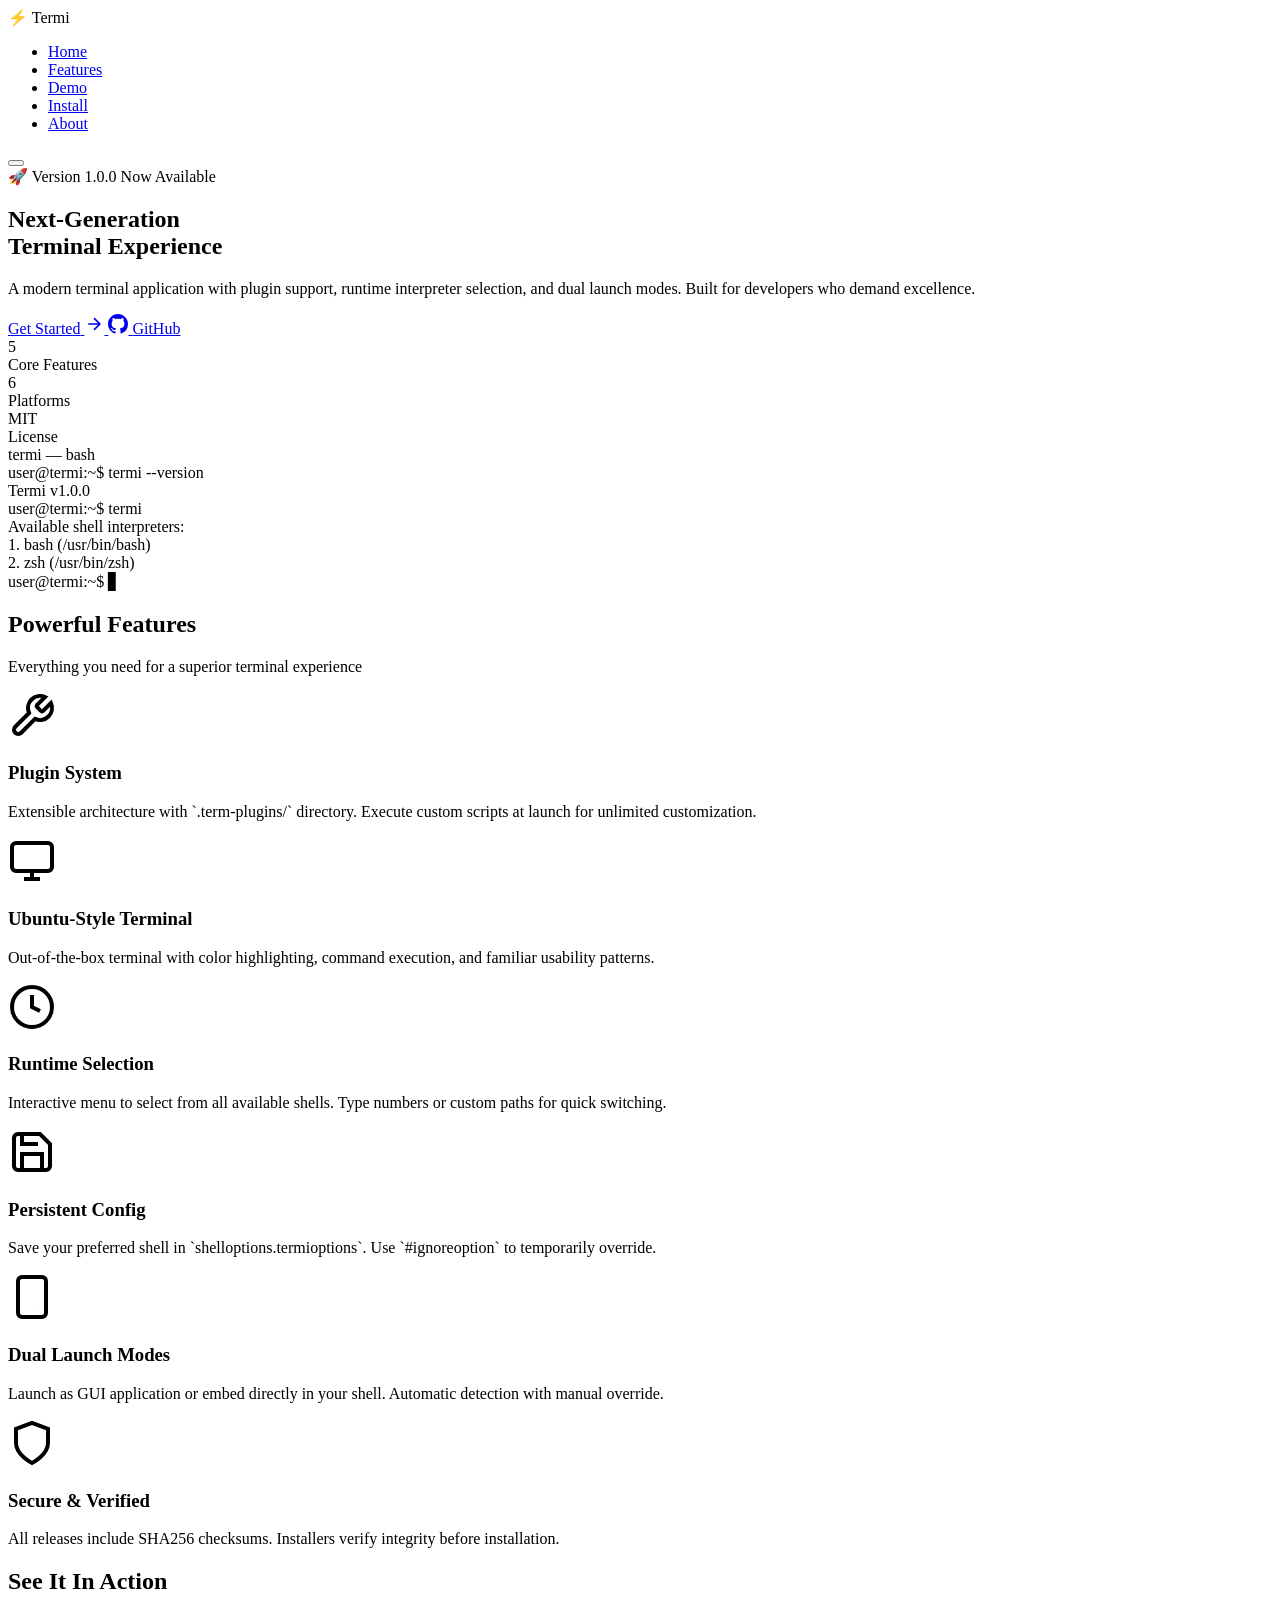
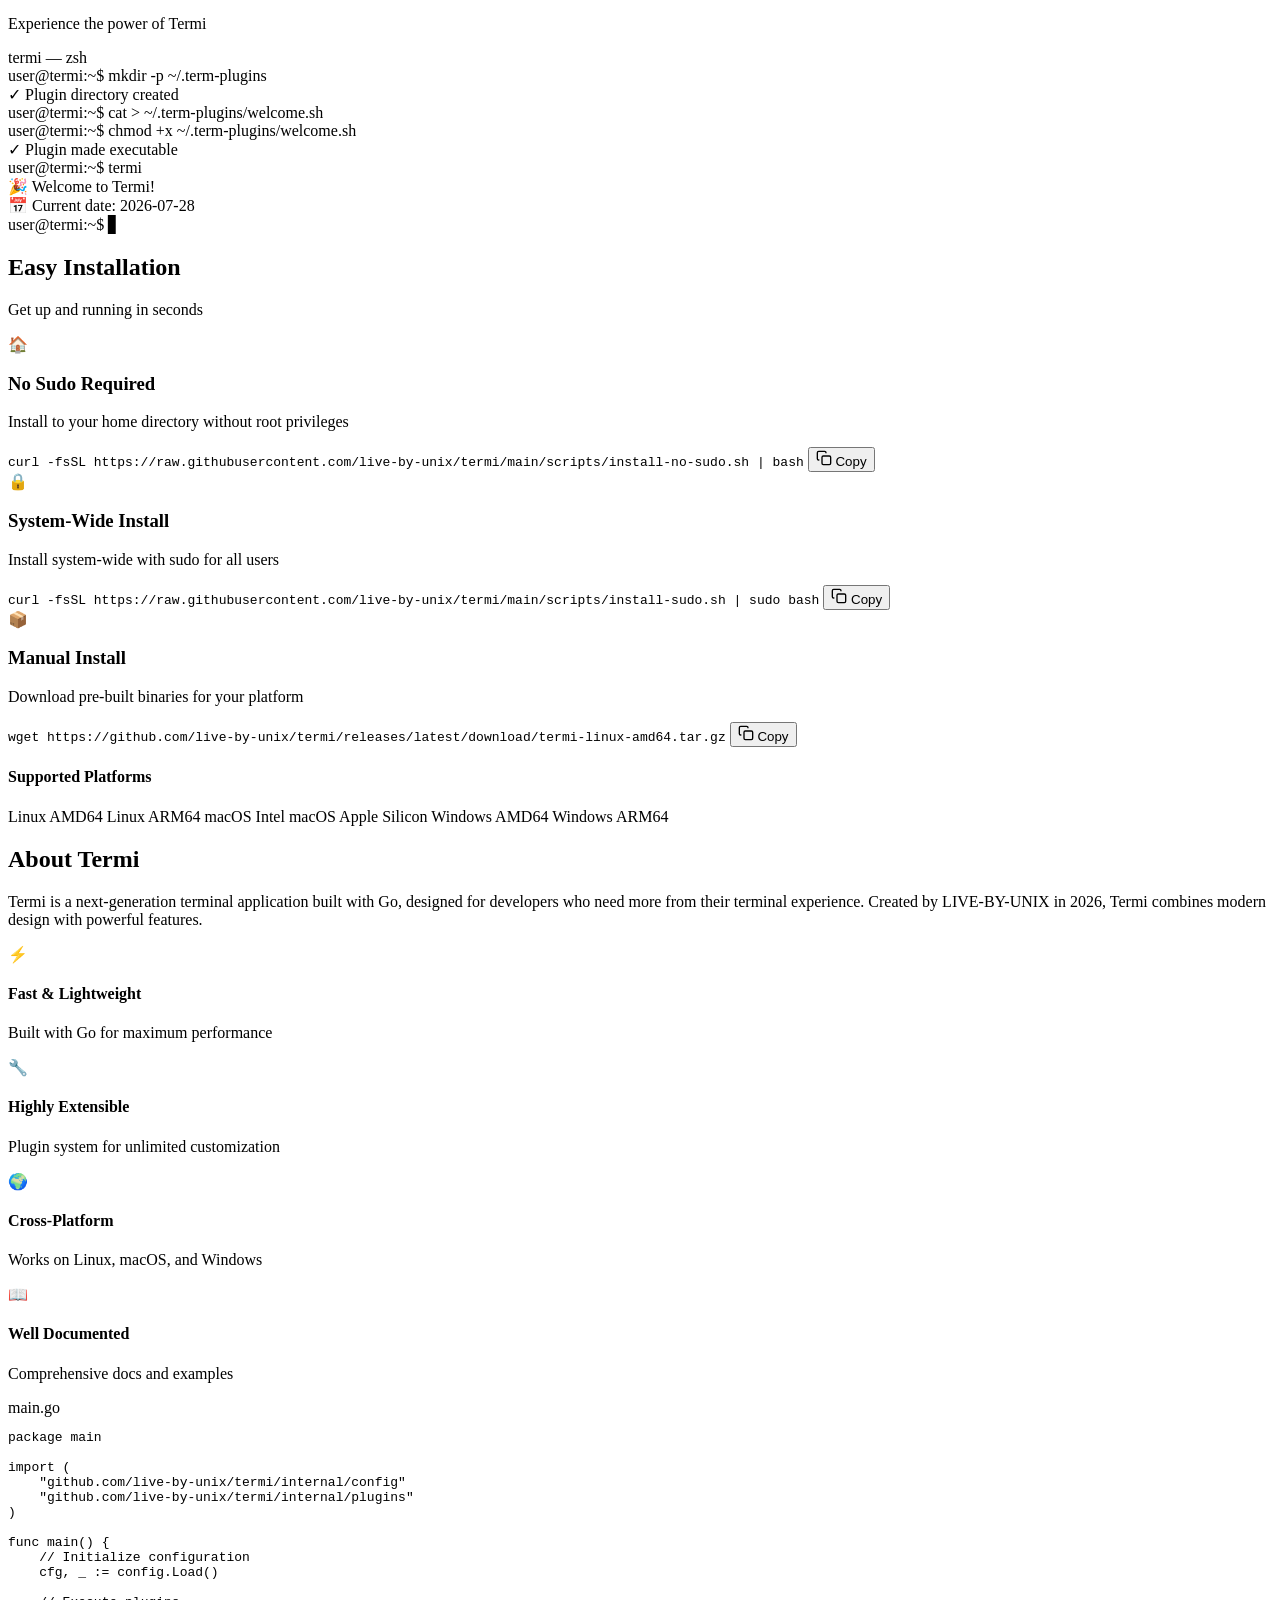
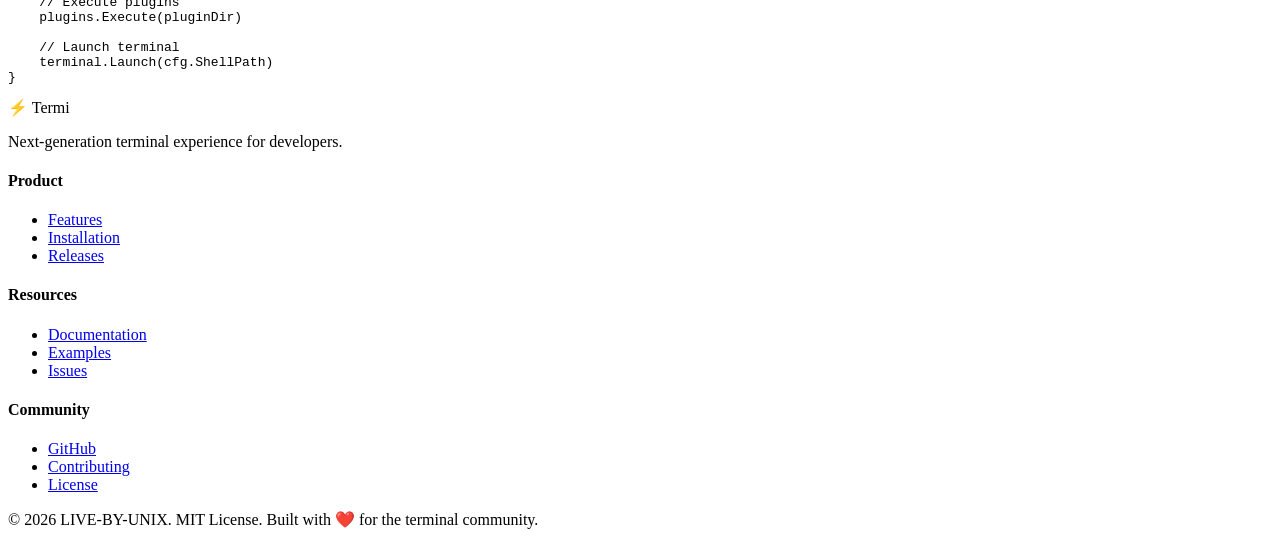
==== commit da2b4f7e: "Update index.html" ====
--- a/index.html
+++ b/index.html
@@ -4,7 +4,7 @@
     <meta charset="UTF-8">
     <meta name="viewport" content="width=device-width, initial-scale=1.0">
     <title>Termi - Next-Generation Terminal</title>
-    <link rel="stylesheet" href="demo-website/styles.css">
+    <link rel="stylesheet" href="styles.css">
     <link rel="preconnect" href="https://fonts.googleapis.com">
     <link rel="preconnect" href="https://fonts.gstatic.com" crossorigin>
     <link href="https://fonts.googleapis.com/css2?family=Inter:wght@300;400;500;600;700;800&family=JetBrains+Mono:wght@400;500&display=swap" rel="stylesheet">
@@ -431,6 +431,6 @@
         </div>
     </footer>
 
-    <script src="demo-website/script.js"></script>
+    <script src="script.js"></script>
 </body>
 </html>
